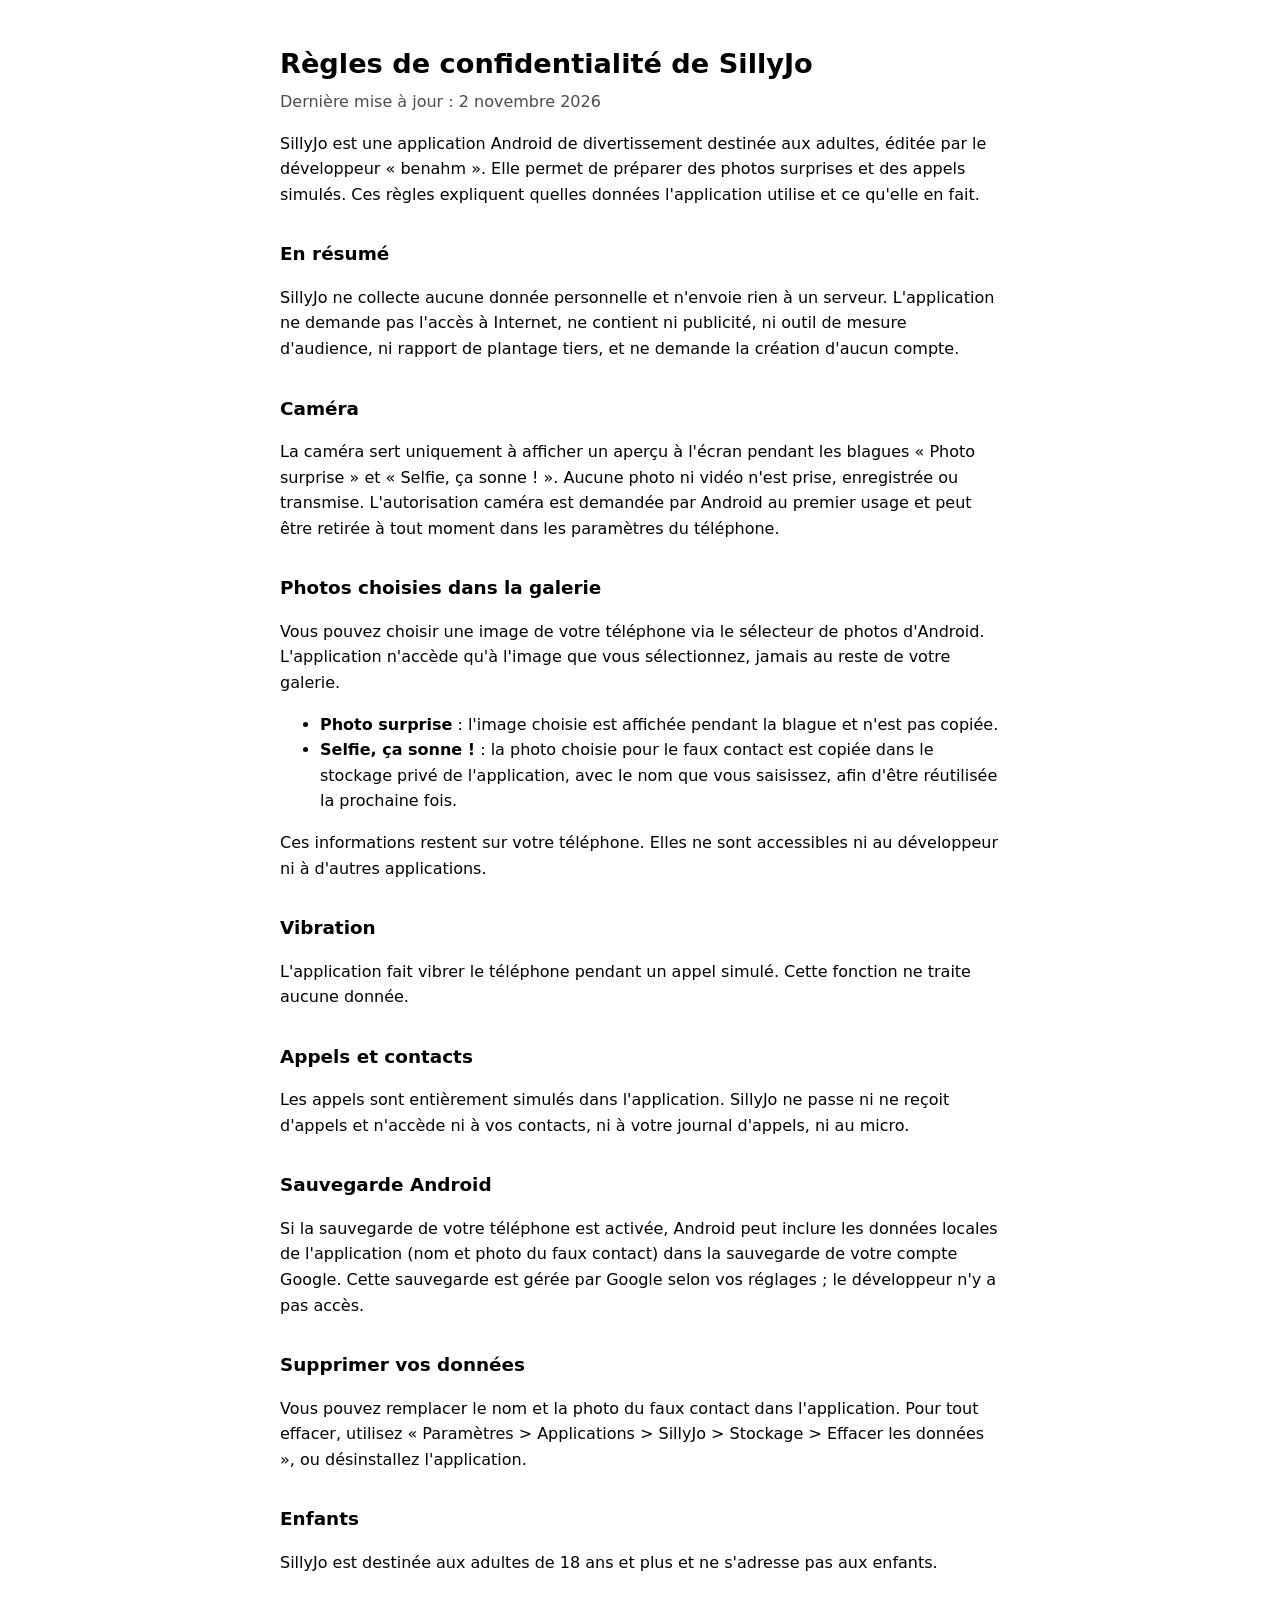
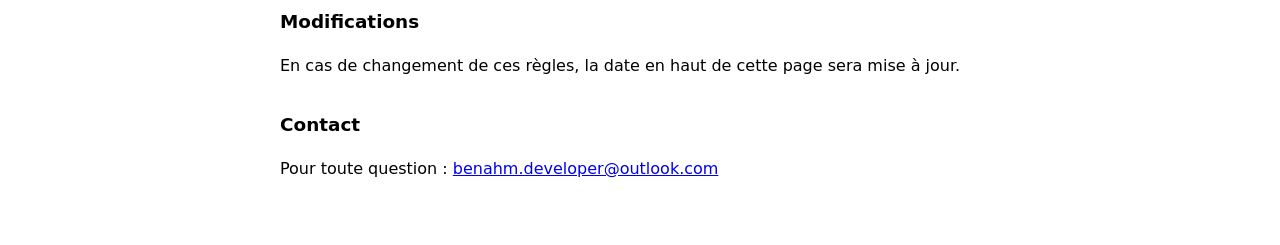
==== sillyjo/privacy/index.html @ c02cd51d "Publish app policies with SillyJo privacy page" ====
<!doctype html>
<html lang="fr">
<head>
<meta charset="utf-8">
<meta name="viewport" content="width=device-width, initial-scale=1">
<title>SillyJo – Règles de confidentialité</title>
<style>
  :root { color-scheme: light dark; }
  body { font-family: system-ui, -apple-system, "Segoe UI", Roboto, sans-serif; line-height: 1.6;
         max-width: 720px; margin: 0 auto; padding: 24px 16px 48px; }
  h1 { font-size: 1.7rem; margin-bottom: .2rem; }
  h2 { font-size: 1.15rem; margin-top: 2rem; }
  .date { opacity: .7; margin-top: 0; }
</style>
</head>
<body>
<h1>Règles de confidentialité de SillyJo</h1>
<p class="date">Dernière mise à jour : 2 novembre 2026</p>

<p>SillyJo est une application Android de divertissement destinée aux adultes, éditée par le développeur
« benahm ». Elle permet de préparer des photos surprises et des appels simulés. Ces règles expliquent
quelles données l'application utilise et ce qu'elle en fait.</p>

<h2>En résumé</h2>
<p>SillyJo ne collecte aucune donnée personnelle et n'envoie rien à un serveur. L'application ne demande
pas l'accès à Internet, ne contient ni publicité, ni outil de mesure d'audience, ni rapport de plantage
tiers, et ne demande la création d'aucun compte.</p>

<h2>Caméra</h2>
<p>La caméra sert uniquement à afficher un aperçu à l'écran pendant les blagues « Photo surprise » et
« Selfie, ça sonne ! ». Aucune photo ni vidéo n'est prise, enregistrée ou transmise. L'autorisation
caméra est demandée par Android au premier usage et peut être retirée à tout moment dans les paramètres
du téléphone.</p>

<h2>Photos choisies dans la galerie</h2>
<p>Vous pouvez choisir une image de votre téléphone via le sélecteur de photos d'Android. L'application
n'accède qu'à l'image que vous sélectionnez, jamais au reste de votre galerie.</p>
<ul>
  <li><strong>Photo surprise</strong> : l'image choisie est affichée pendant la blague et n'est pas copiée.</li>
  <li><strong>Selfie, ça sonne !</strong> : la photo choisie pour le faux contact est copiée dans le stockage
    privé de l'application, avec le nom que vous saisissez, afin d'être réutilisée la prochaine fois.</li>
</ul>
<p>Ces informations restent sur votre téléphone. Elles ne sont accessibles ni au développeur ni à d'autres
applications.</p>

<h2>Vibration</h2>
<p>L'application fait vibrer le téléphone pendant un appel simulé. Cette fonction ne traite aucune donnée.</p>

<h2>Appels et contacts</h2>
<p>Les appels sont entièrement simulés dans l'application. SillyJo ne passe ni ne reçoit d'appels et
n'accède ni à vos contacts, ni à votre journal d'appels, ni au micro.</p>

<h2>Sauvegarde Android</h2>
<p>Si la sauvegarde de votre téléphone est activée, Android peut inclure les données locales de
l'application (nom et photo du faux contact) dans la sauvegarde de votre compte Google. Cette sauvegarde
est gérée par Google selon vos réglages ; le développeur n'y a pas accès.</p>

<h2>Supprimer vos données</h2>
<p>Vous pouvez remplacer le nom et la photo du faux contact dans l'application. Pour tout effacer,
utilisez « Paramètres &gt; Applications &gt; SillyJo &gt; Stockage &gt; Effacer les données », ou
désinstallez l'application.</p>

<h2>Enfants</h2>
<p>SillyJo est destinée aux adultes de 18 ans et plus et ne s'adresse pas aux enfants.</p>

<h2>Modifications</h2>
<p>En cas de changement de ces règles, la date en haut de cette page sera mise à jour.</p>

<h2>Contact</h2>
<p>Pour toute question : <a href="mailto:benahm.developer@outlook.com">benahm.developer@outlook.com</a></p>
</body>
</html>
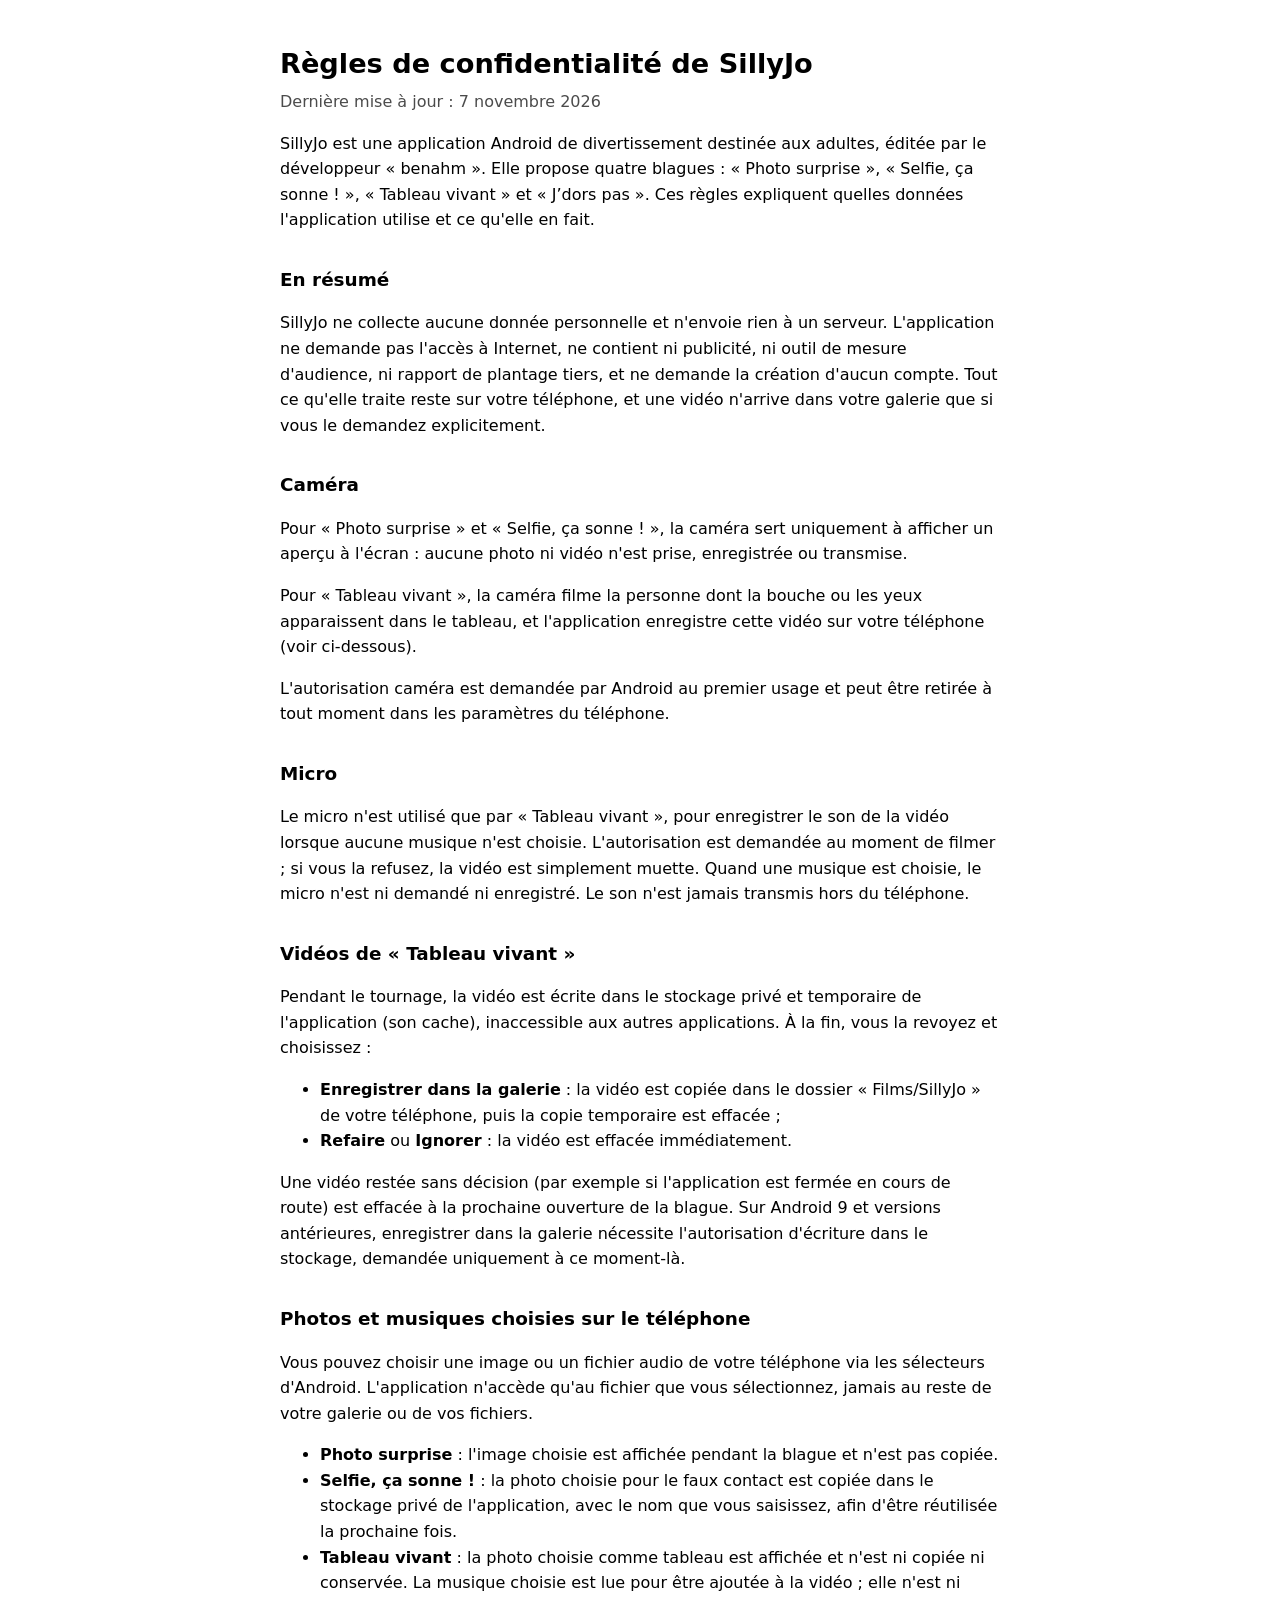
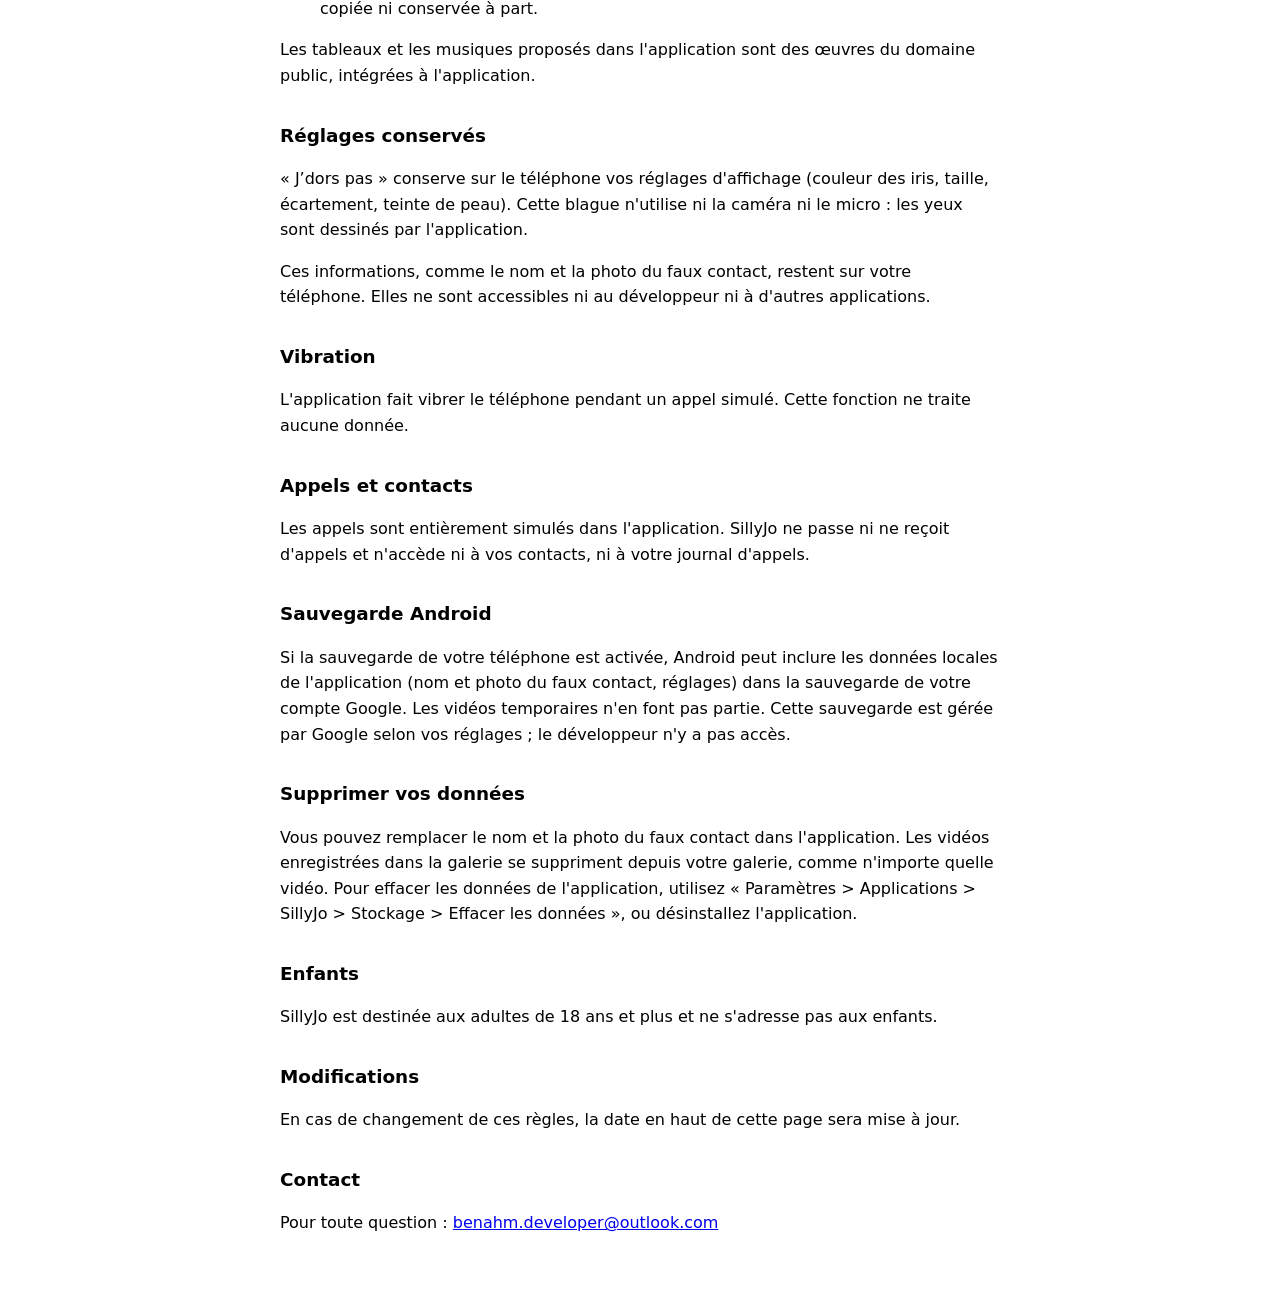
==== commit d9acfa50: "SillyJo : règles de confidentialité mises à jour (Tableau vivant, J'dors pas) Co-Authored-By: Claude" ====
--- a/sillyjo/privacy/index.html
+++ b/sillyjo/privacy/index.html
@@ -15,50 +15,84 @@
 </head>
 <body>
 <h1>Règles de confidentialité de SillyJo</h1>
-<p class="date">Dernière mise à jour : 2 novembre 2026</p>
+<p class="date">Dernière mise à jour : 7 novembre 2026</p>
 
 <p>SillyJo est une application Android de divertissement destinée aux adultes, éditée par le développeur
-« benahm ». Elle permet de préparer des photos surprises et des appels simulés. Ces règles expliquent
-quelles données l'application utilise et ce qu'elle en fait.</p>
+« benahm ». Elle propose quatre blagues : « Photo surprise », « Selfie, ça sonne ! », « Tableau vivant »
+et « J’dors pas ». Ces règles expliquent quelles données l'application utilise et ce qu'elle en fait.</p>
 
 <h2>En résumé</h2>
 <p>SillyJo ne collecte aucune donnée personnelle et n'envoie rien à un serveur. L'application ne demande
 pas l'accès à Internet, ne contient ni publicité, ni outil de mesure d'audience, ni rapport de plantage
-tiers, et ne demande la création d'aucun compte.</p>
+tiers, et ne demande la création d'aucun compte. Tout ce qu'elle traite reste sur votre téléphone, et une
+vidéo n'arrive dans votre galerie que si vous le demandez explicitement.</p>
 
 <h2>Caméra</h2>
-<p>La caméra sert uniquement à afficher un aperçu à l'écran pendant les blagues « Photo surprise » et
-« Selfie, ça sonne ! ». Aucune photo ni vidéo n'est prise, enregistrée ou transmise. L'autorisation
-caméra est demandée par Android au premier usage et peut être retirée à tout moment dans les paramètres
-du téléphone.</p>
+<p>Pour « Photo surprise » et « Selfie, ça sonne ! », la caméra sert uniquement à afficher un aperçu à
+l'écran : aucune photo ni vidéo n'est prise, enregistrée ou transmise.</p>
+<p>Pour « Tableau vivant », la caméra filme la personne dont la bouche ou les yeux apparaissent dans le
+tableau, et l'application enregistre cette vidéo sur votre téléphone (voir ci-dessous).</p>
+<p>L'autorisation caméra est demandée par Android au premier usage et peut être retirée à tout moment dans
+les paramètres du téléphone.</p>
 
-<h2>Photos choisies dans la galerie</h2>
-<p>Vous pouvez choisir une image de votre téléphone via le sélecteur de photos d'Android. L'application
-n'accède qu'à l'image que vous sélectionnez, jamais au reste de votre galerie.</p>
+<h2>Micro</h2>
+<p>Le micro n'est utilisé que par « Tableau vivant », pour enregistrer le son de la vidéo lorsque aucune
+musique n'est choisie. L'autorisation est demandée au moment de filmer ; si vous la refusez, la vidéo est
+simplement muette. Quand une musique est choisie, le micro n'est ni demandé ni enregistré. Le son n'est
+jamais transmis hors du téléphone.</p>
+
+<h2>Vidéos de « Tableau vivant »</h2>
+<p>Pendant le tournage, la vidéo est écrite dans le stockage privé et temporaire de l'application
+(son cache), inaccessible aux autres applications. À la fin, vous la revoyez et choisissez :</p>
+<ul>
+  <li><strong>Enregistrer dans la galerie</strong> : la vidéo est copiée dans le dossier
+    « Films/SillyJo » de votre téléphone, puis la copie temporaire est effacée ;</li>
+  <li><strong>Refaire</strong> ou <strong>Ignorer</strong> : la vidéo est effacée immédiatement.</li>
+</ul>
+<p>Une vidéo restée sans décision (par exemple si l'application est fermée en cours de route) est effacée
+à la prochaine ouverture de la blague. Sur Android 9 et versions antérieures, enregistrer dans la galerie
+nécessite l'autorisation d'écriture dans le stockage, demandée uniquement à ce moment-là.</p>
+
+<h2>Photos et musiques choisies sur le téléphone</h2>
+<p>Vous pouvez choisir une image ou un fichier audio de votre téléphone via les sélecteurs d'Android.
+L'application n'accède qu'au fichier que vous sélectionnez, jamais au reste de votre galerie ou de vos
+fichiers.</p>
 <ul>
   <li><strong>Photo surprise</strong> : l'image choisie est affichée pendant la blague et n'est pas copiée.</li>
   <li><strong>Selfie, ça sonne !</strong> : la photo choisie pour le faux contact est copiée dans le stockage
     privé de l'application, avec le nom que vous saisissez, afin d'être réutilisée la prochaine fois.</li>
+  <li><strong>Tableau vivant</strong> : la photo choisie comme tableau est affichée et n'est ni copiée ni
+    conservée. La musique choisie est lue pour être ajoutée à la vidéo ; elle n'est ni copiée ni conservée
+    à part.</li>
 </ul>
-<p>Ces informations restent sur votre téléphone. Elles ne sont accessibles ni au développeur ni à d'autres
-applications.</p>
+<p>Les tableaux et les musiques proposés dans l'application sont des œuvres du domaine public, intégrées
+à l'application.</p>
+
+<h2>Réglages conservés</h2>
+<p>« J’dors pas » conserve sur le téléphone vos réglages d'affichage (couleur des iris, taille,
+écartement, teinte de peau). Cette blague n'utilise ni la caméra ni le micro : les yeux sont dessinés par
+l'application.</p>
+<p>Ces informations, comme le nom et la photo du faux contact, restent sur votre téléphone. Elles ne sont
+accessibles ni au développeur ni à d'autres applications.</p>
 
 <h2>Vibration</h2>
 <p>L'application fait vibrer le téléphone pendant un appel simulé. Cette fonction ne traite aucune donnée.</p>
 
 <h2>Appels et contacts</h2>
 <p>Les appels sont entièrement simulés dans l'application. SillyJo ne passe ni ne reçoit d'appels et
-n'accède ni à vos contacts, ni à votre journal d'appels, ni au micro.</p>
+n'accède ni à vos contacts, ni à votre journal d'appels.</p>
 
 <h2>Sauvegarde Android</h2>
 <p>Si la sauvegarde de votre téléphone est activée, Android peut inclure les données locales de
-l'application (nom et photo du faux contact) dans la sauvegarde de votre compte Google. Cette sauvegarde
-est gérée par Google selon vos réglages ; le développeur n'y a pas accès.</p>
+l'application (nom et photo du faux contact, réglages) dans la sauvegarde de votre compte Google. Les
+vidéos temporaires n'en font pas partie. Cette sauvegarde est gérée par Google selon vos réglages ; le
+développeur n'y a pas accès.</p>
 
 <h2>Supprimer vos données</h2>
-<p>Vous pouvez remplacer le nom et la photo du faux contact dans l'application. Pour tout effacer,
-utilisez « Paramètres &gt; Applications &gt; SillyJo &gt; Stockage &gt; Effacer les données », ou
-désinstallez l'application.</p>
+<p>Vous pouvez remplacer le nom et la photo du faux contact dans l'application. Les vidéos enregistrées
+dans la galerie se suppriment depuis votre galerie, comme n'importe quelle vidéo. Pour effacer les données
+de l'application, utilisez « Paramètres &gt; Applications &gt; SillyJo &gt; Stockage &gt; Effacer les
+données », ou désinstallez l'application.</p>
 
 <h2>Enfants</h2>
 <p>SillyJo est destinée aux adultes de 18 ans et plus et ne s'adresse pas aux enfants.</p>
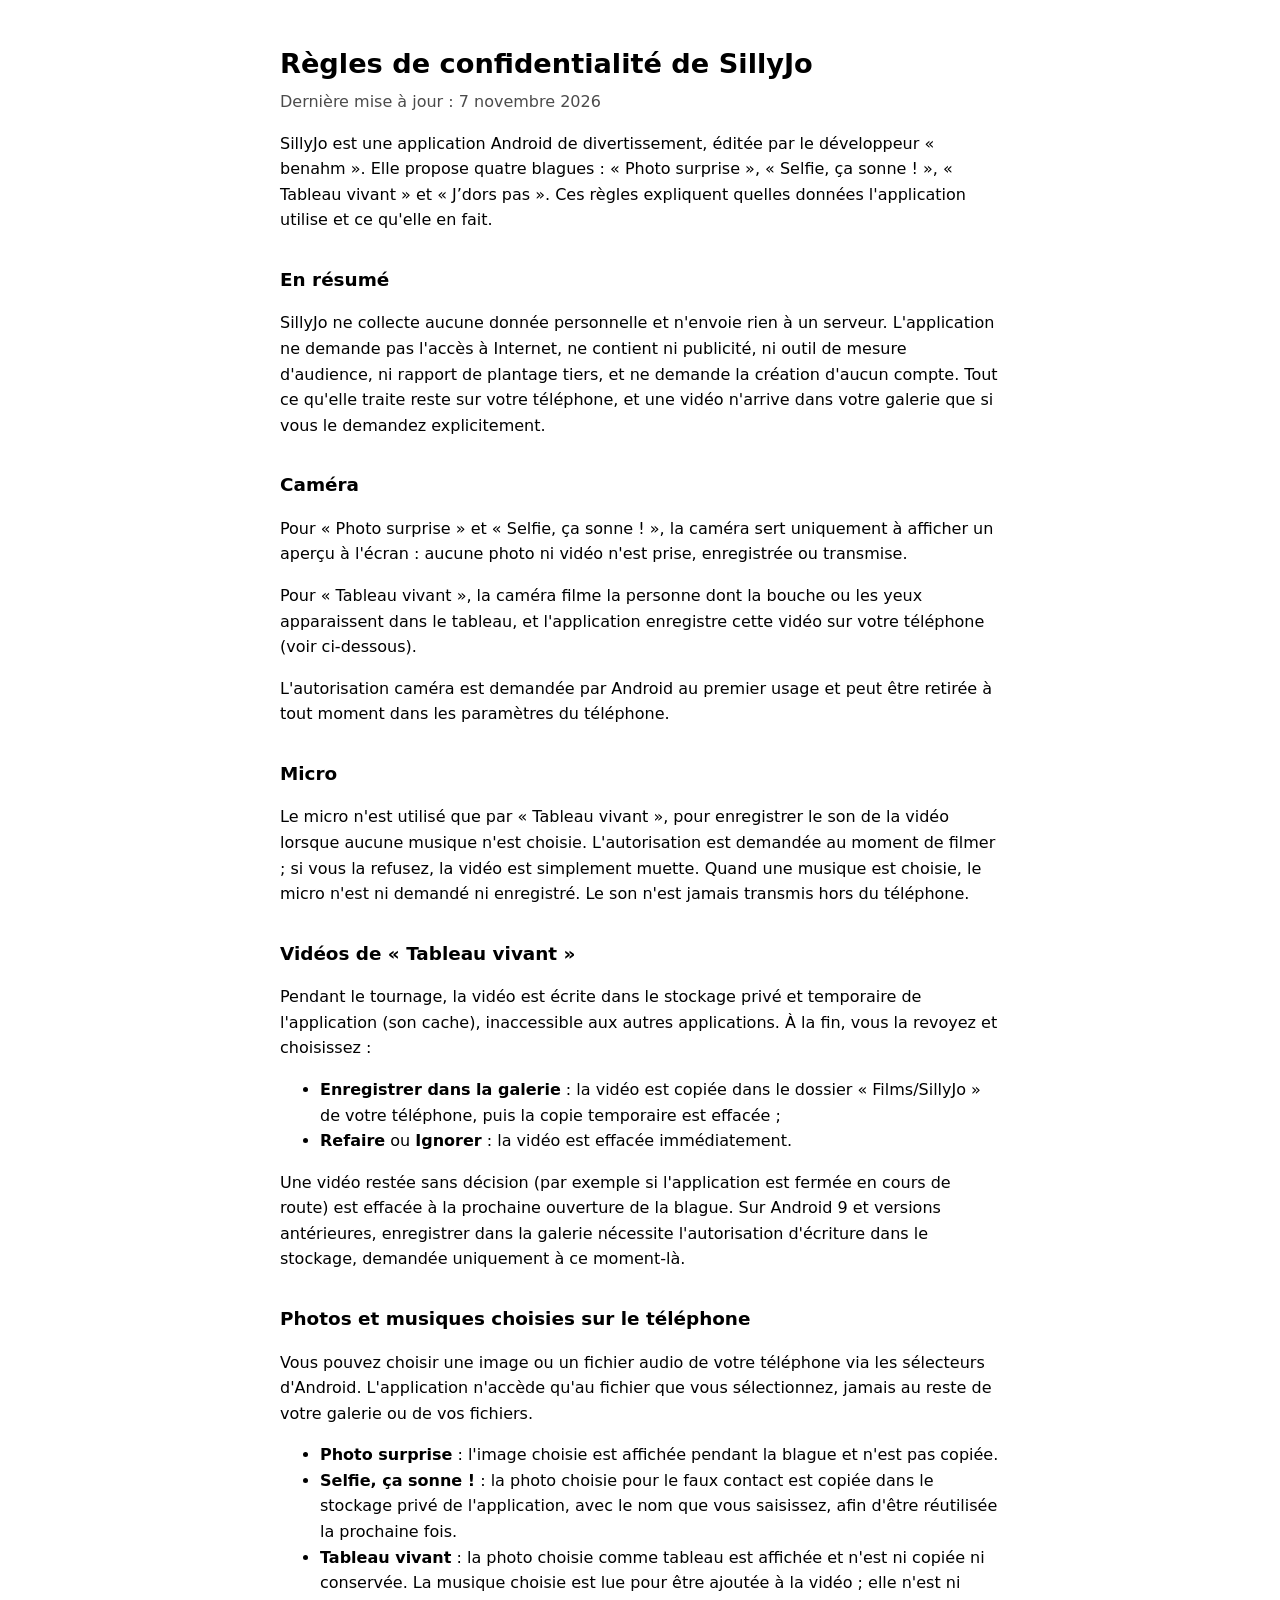
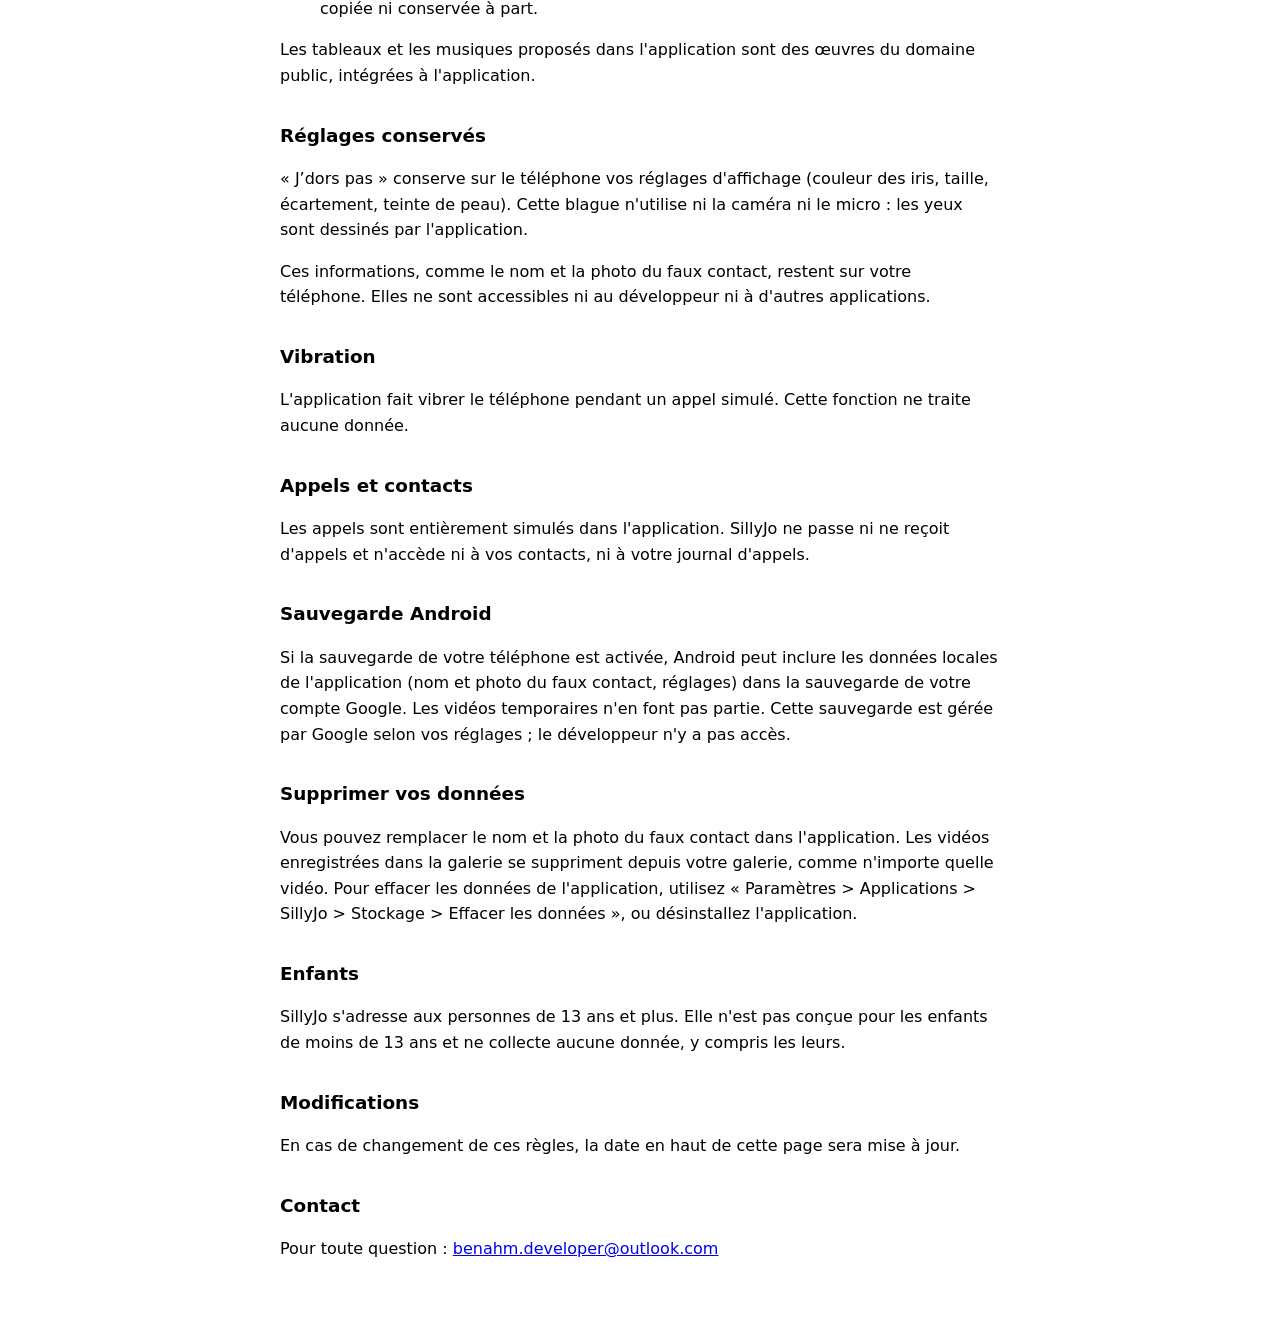
==== commit 09ecff7a: "SillyJo : public 13 ans et plus Co-Authored-By: Claude Opus 5.5 <noreply@anthropic.com> Claude-Sessi" ====
--- a/sillyjo/privacy/index.html
+++ b/sillyjo/privacy/index.html
@@ -17,7 +17,7 @@
 <h1>Règles de confidentialité de SillyJo</h1>
 <p class="date">Dernière mise à jour : 7 novembre 2026</p>
 
-<p>SillyJo est une application Android de divertissement destinée aux adultes, éditée par le développeur
+<p>SillyJo est une application Android de divertissement, éditée par le développeur
 « benahm ». Elle propose quatre blagues : « Photo surprise », « Selfie, ça sonne ! », « Tableau vivant »
 et « J’dors pas ». Ces règles expliquent quelles données l'application utilise et ce qu'elle en fait.</p>
 
@@ -95,7 +95,7 @@
 données », ou désinstallez l'application.</p>
 
 <h2>Enfants</h2>
-<p>SillyJo est destinée aux adultes de 18 ans et plus et ne s'adresse pas aux enfants.</p>
+<p>SillyJo s'adresse aux personnes de 13 ans et plus. Elle n'est pas conçue pour les enfants de moins de 13 ans et ne collecte aucune donnée, y compris les leurs.</p>
 
 <h2>Modifications</h2>
 <p>En cas de changement de ces règles, la date en haut de cette page sera mise à jour.</p>
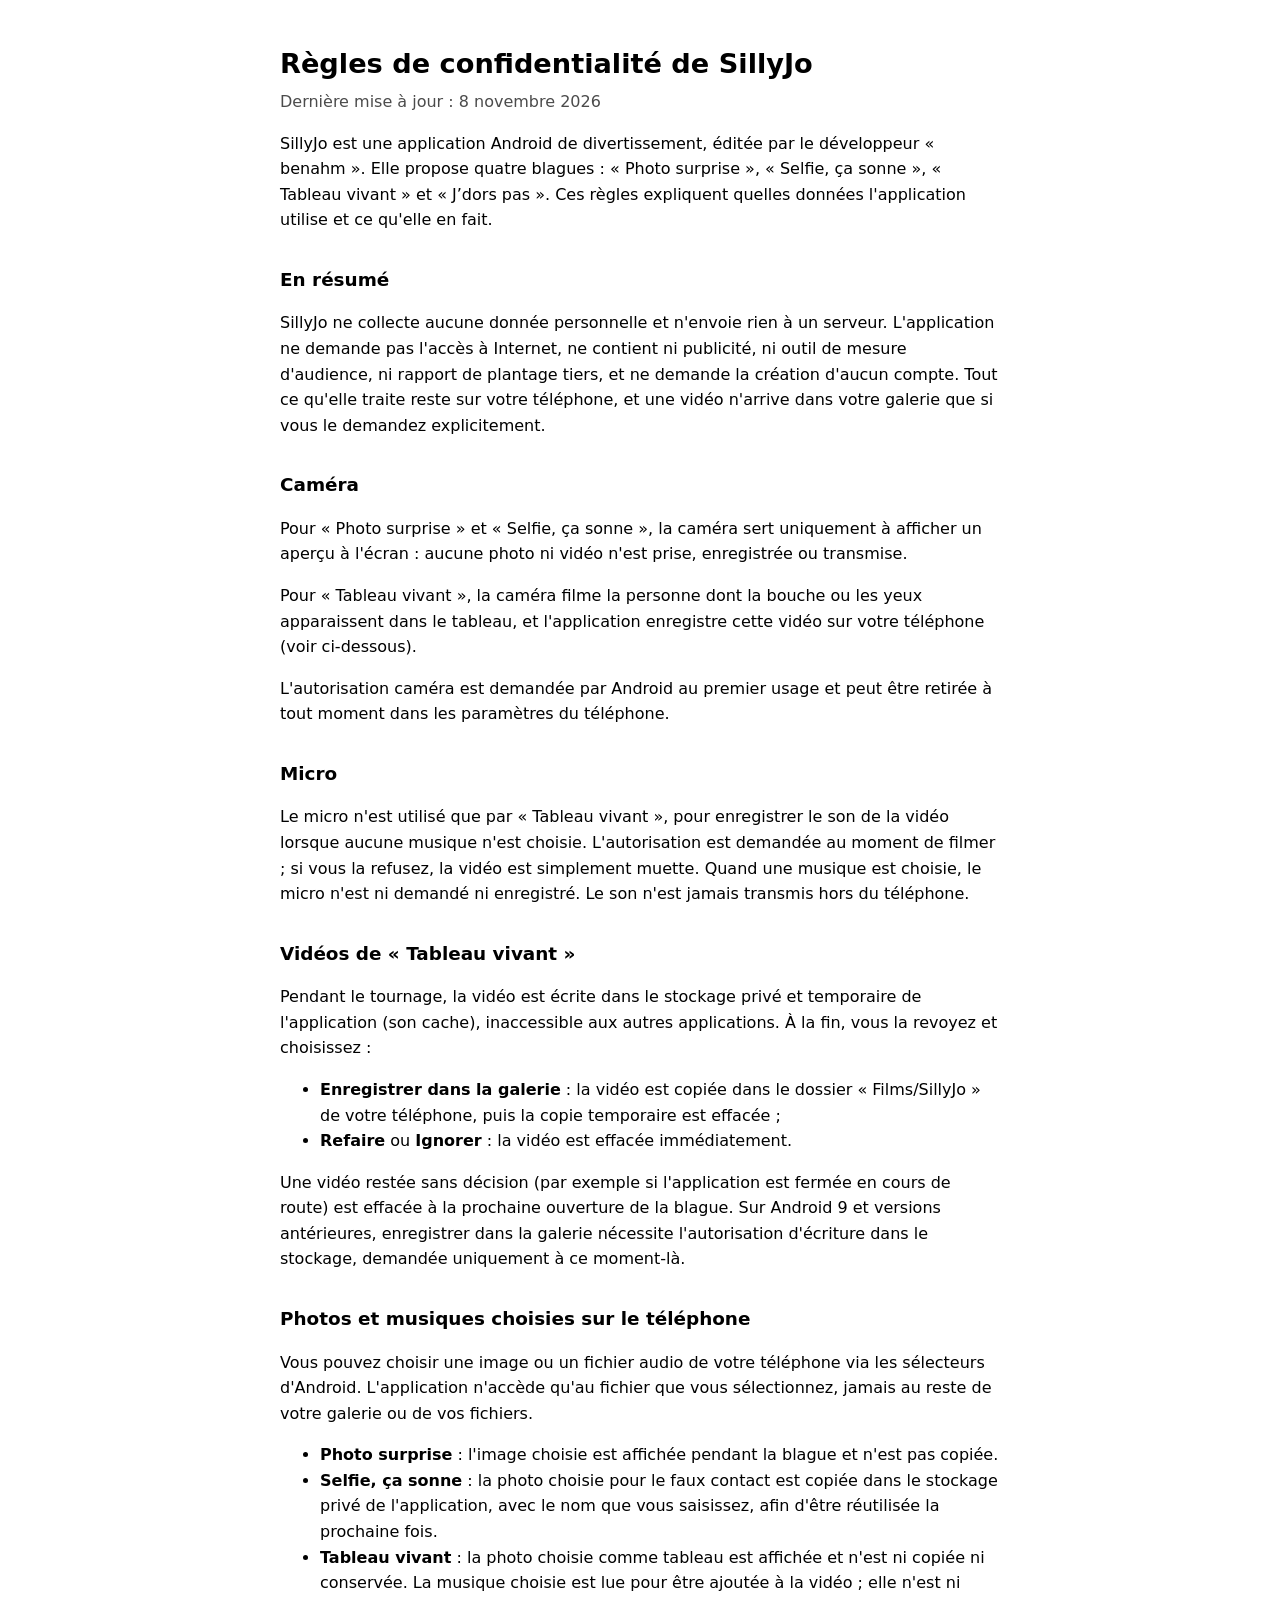
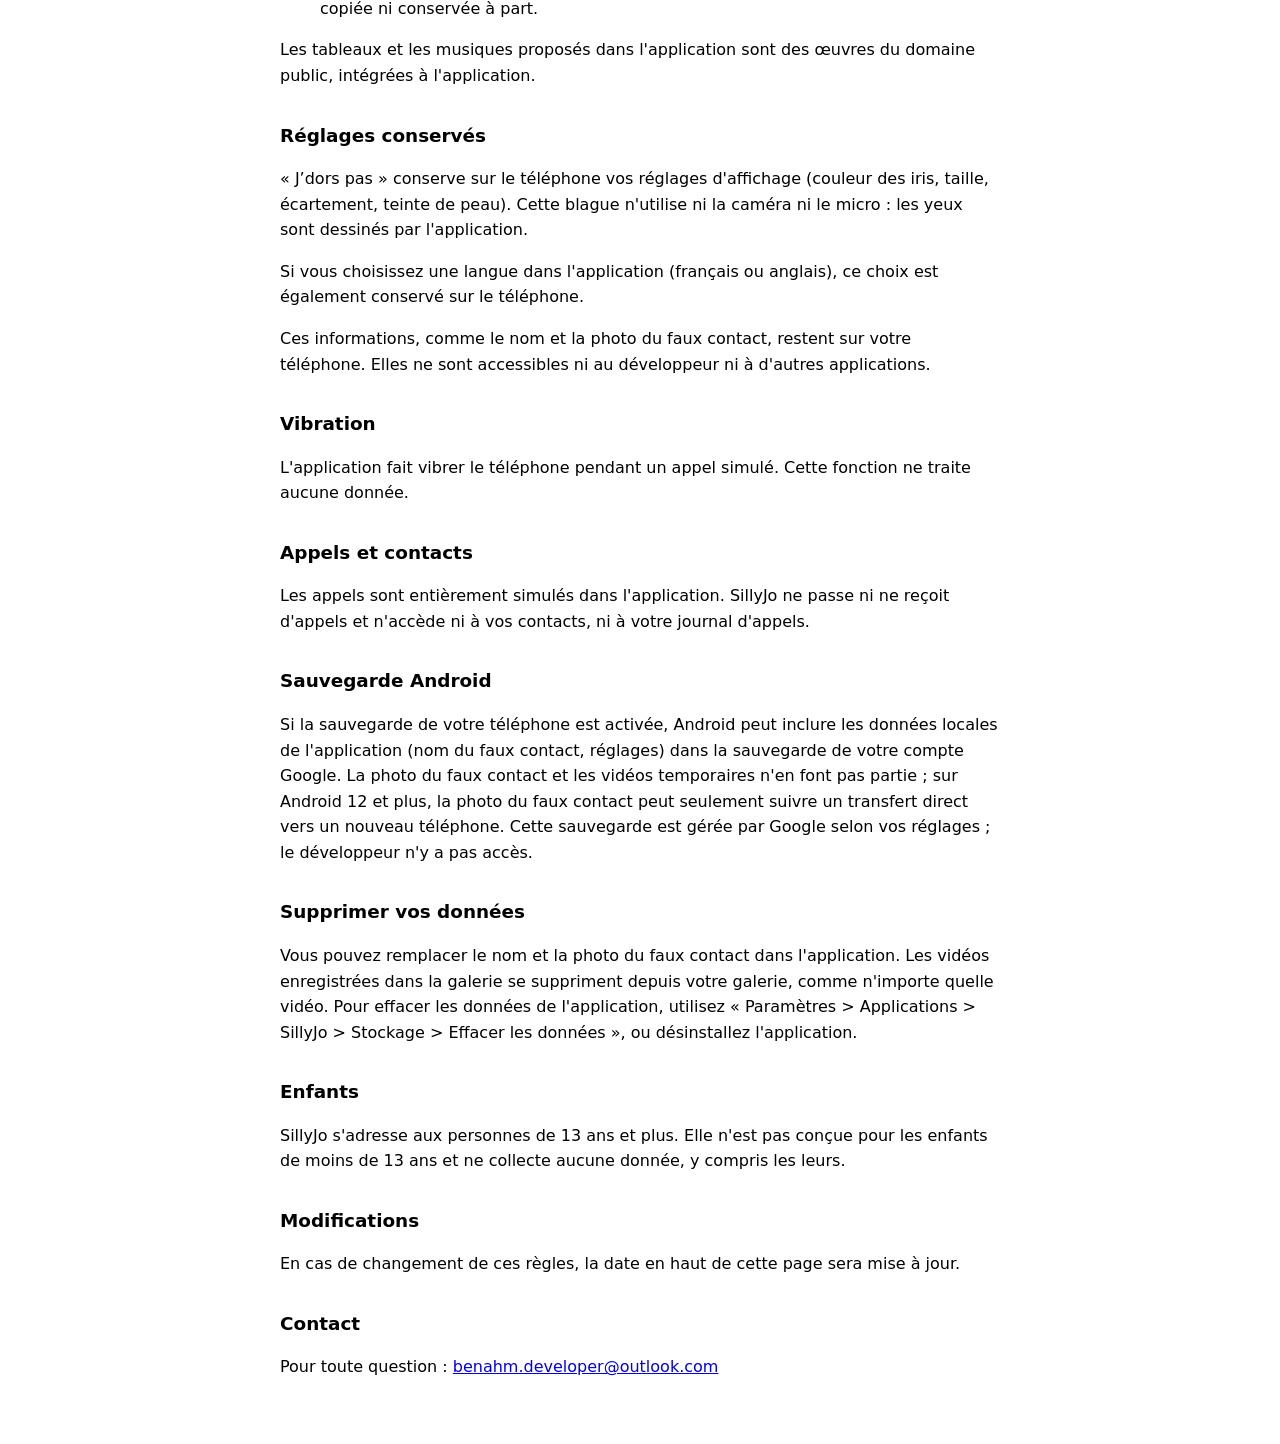
==== commit bc1c665c: "SillyJo : règles de confidentialité (langue, sauvegarde de la photo du contact) - Le choix de langue" ====
--- a/sillyjo/privacy/index.html
+++ b/sillyjo/privacy/index.html
@@ -15,10 +15,10 @@
 </head>
 <body>
 <h1>Règles de confidentialité de SillyJo</h1>
-<p class="date">Dernière mise à jour : 7 novembre 2026</p>
+<p class="date">Dernière mise à jour : 8 novembre 2026</p>
 
 <p>SillyJo est une application Android de divertissement, éditée par le développeur
-« benahm ». Elle propose quatre blagues : « Photo surprise », « Selfie, ça sonne ! », « Tableau vivant »
+« benahm ». Elle propose quatre blagues : « Photo surprise », « Selfie, ça sonne », « Tableau vivant »
 et « J’dors pas ». Ces règles expliquent quelles données l'application utilise et ce qu'elle en fait.</p>
 
 <h2>En résumé</h2>
@@ -28,7 +28,7 @@
 vidéo n'arrive dans votre galerie que si vous le demandez explicitement.</p>
 
 <h2>Caméra</h2>
-<p>Pour « Photo surprise » et « Selfie, ça sonne ! », la caméra sert uniquement à afficher un aperçu à
+<p>Pour « Photo surprise » et « Selfie, ça sonne », la caméra sert uniquement à afficher un aperçu à
 l'écran : aucune photo ni vidéo n'est prise, enregistrée ou transmise.</p>
 <p>Pour « Tableau vivant », la caméra filme la personne dont la bouche ou les yeux apparaissent dans le
 tableau, et l'application enregistre cette vidéo sur votre téléphone (voir ci-dessous).</p>
@@ -59,7 +59,7 @@
 fichiers.</p>
 <ul>
   <li><strong>Photo surprise</strong> : l'image choisie est affichée pendant la blague et n'est pas copiée.</li>
-  <li><strong>Selfie, ça sonne !</strong> : la photo choisie pour le faux contact est copiée dans le stockage
+  <li><strong>Selfie, ça sonne</strong> : la photo choisie pour le faux contact est copiée dans le stockage
     privé de l'application, avec le nom que vous saisissez, afin d'être réutilisée la prochaine fois.</li>
   <li><strong>Tableau vivant</strong> : la photo choisie comme tableau est affichée et n'est ni copiée ni
     conservée. La musique choisie est lue pour être ajoutée à la vidéo ; elle n'est ni copiée ni conservée
@@ -72,6 +72,8 @@
 <p>« J’dors pas » conserve sur le téléphone vos réglages d'affichage (couleur des iris, taille,
 écartement, teinte de peau). Cette blague n'utilise ni la caméra ni le micro : les yeux sont dessinés par
 l'application.</p>
+<p>Si vous choisissez une langue dans l'application (français ou anglais), ce choix est également
+conservé sur le téléphone.</p>
 <p>Ces informations, comme le nom et la photo du faux contact, restent sur votre téléphone. Elles ne sont
 accessibles ni au développeur ni à d'autres applications.</p>
 
@@ -84,8 +86,10 @@
 
 <h2>Sauvegarde Android</h2>
 <p>Si la sauvegarde de votre téléphone est activée, Android peut inclure les données locales de
-l'application (nom et photo du faux contact, réglages) dans la sauvegarde de votre compte Google. Les
-vidéos temporaires n'en font pas partie. Cette sauvegarde est gérée par Google selon vos réglages ; le
+l'application (nom du faux contact, réglages) dans la sauvegarde de votre compte Google. La photo du
+faux contact et les vidéos temporaires n'en font pas partie ; sur Android 12 et plus, la photo du faux
+contact peut seulement suivre un transfert direct vers un nouveau téléphone. Cette sauvegarde est gérée
+par Google selon vos réglages ; le
 développeur n'y a pas accès.</p>
 
 <h2>Supprimer vos données</h2>
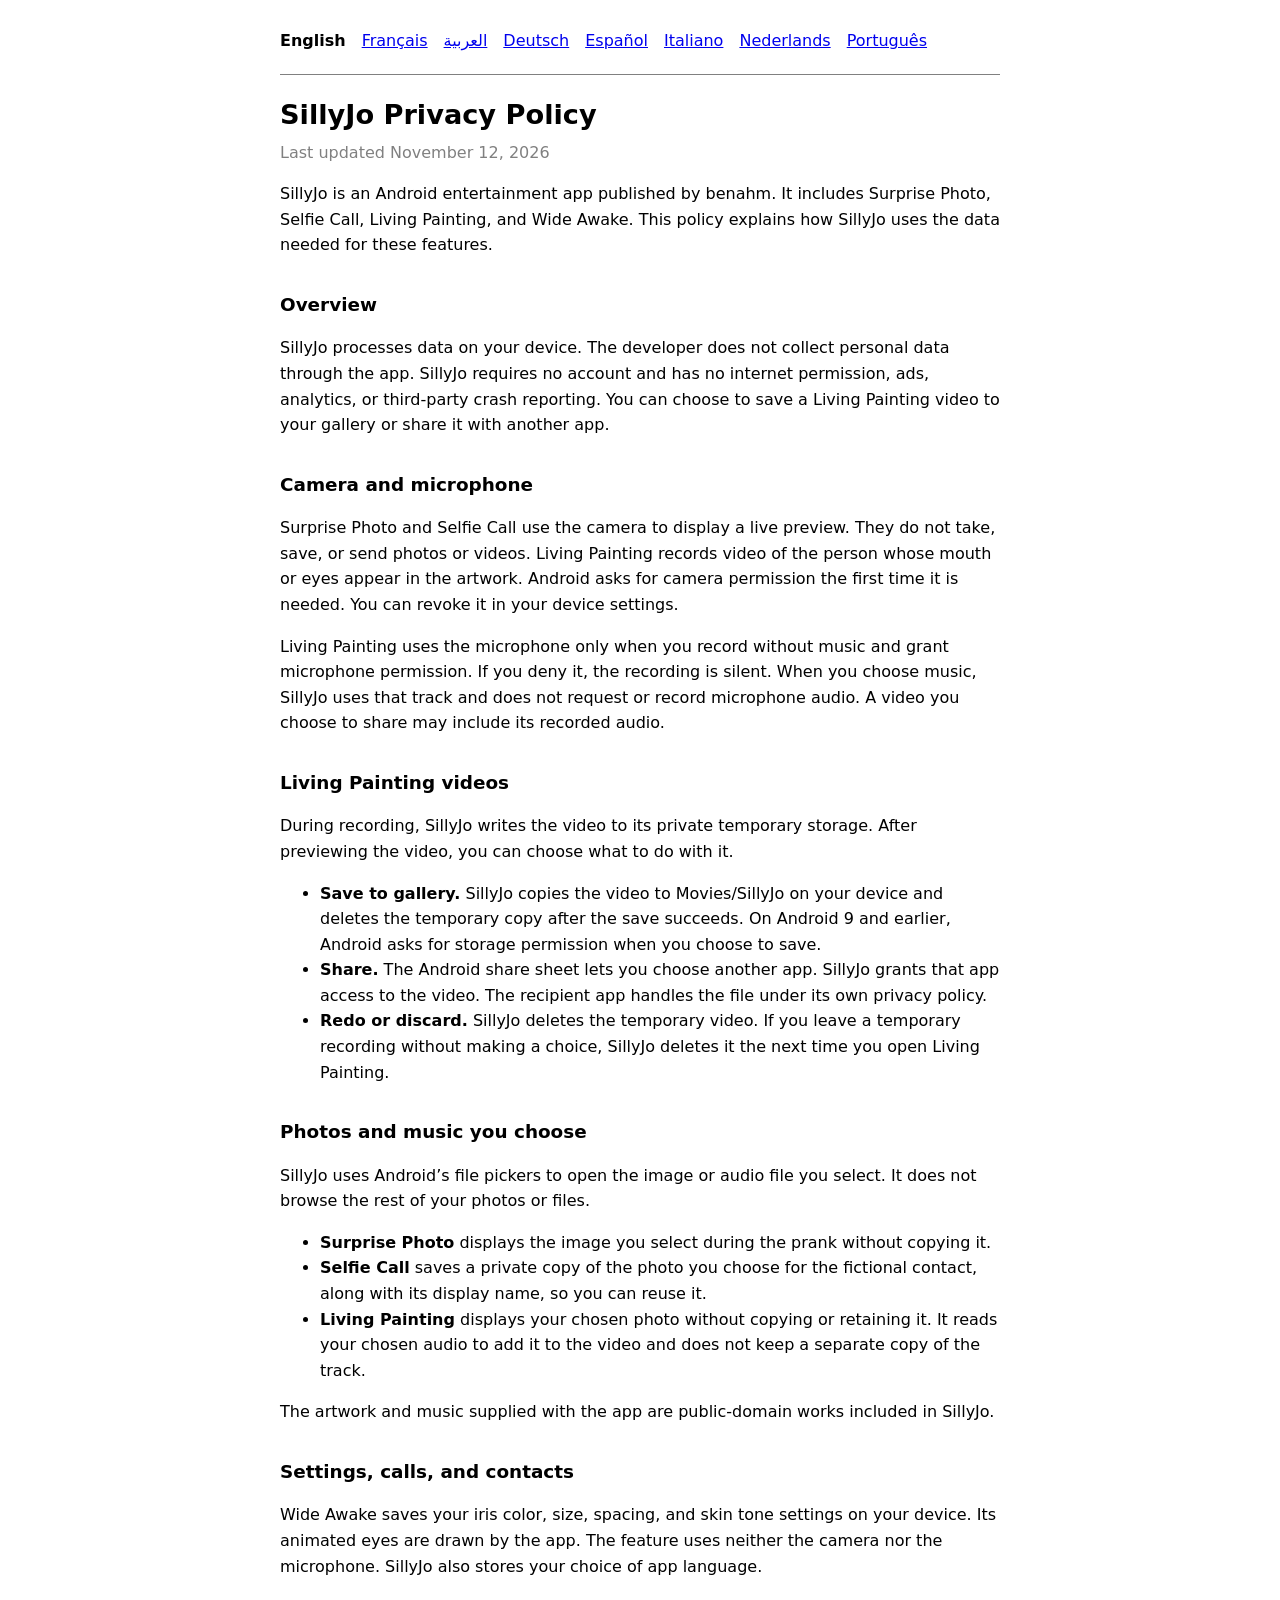
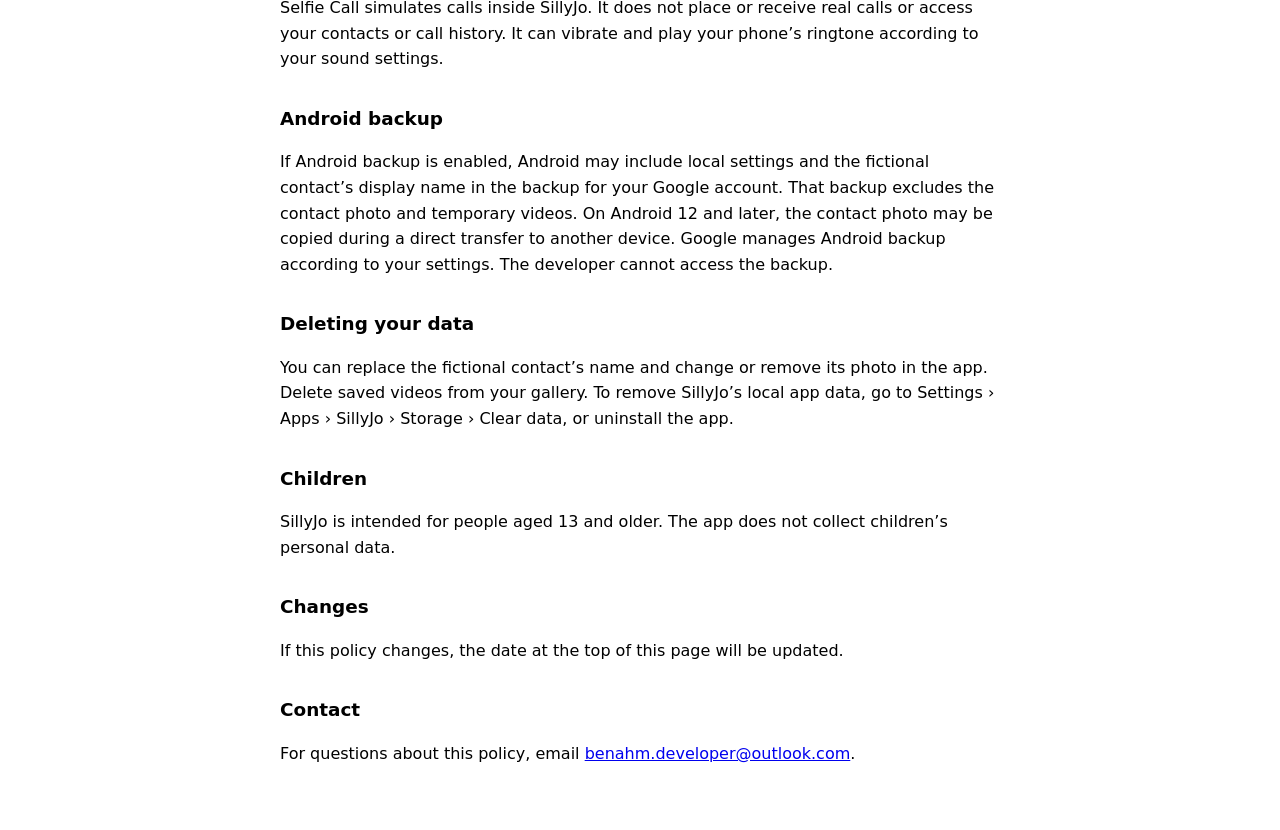
==== commit db7f991e: "Traduit la politique de confidentialité de SillyJo" ====
--- a/sillyjo/privacy/index.html
+++ b/sillyjo/privacy/index.html
@@ -1,110 +1,94 @@
 <!doctype html>
-<html lang="fr">
+<html lang="en" dir="ltr">
 <head>
 <meta charset="utf-8">
 <meta name="viewport" content="width=device-width, initial-scale=1">
-<title>SillyJo – Règles de confidentialité</title>
-<style>
-  :root { color-scheme: light dark; }
-  body { font-family: system-ui, -apple-system, "Segoe UI", Roboto, sans-serif; line-height: 1.6;
-         max-width: 720px; margin: 0 auto; padding: 24px 16px 48px; }
-  h1 { font-size: 1.7rem; margin-bottom: .2rem; }
-  h2 { font-size: 1.15rem; margin-top: 2rem; }
-  .date { opacity: .7; margin-top: 0; }
-</style>
+<title>SillyJo Privacy Policy</title>
+<link rel="stylesheet" href="./privacy.css">
+<link rel="alternate" hreflang="x-default" href="./">
+<link rel="alternate" hreflang="en" href="./">
+<link rel="alternate" hreflang="fr" href="./fr/">
+<link rel="alternate" hreflang="ar" href="./ar/">
+<link rel="alternate" hreflang="de" href="./de/">
+<link rel="alternate" hreflang="es" href="./es/">
+<link rel="alternate" hreflang="it" href="./it/">
+<link rel="alternate" hreflang="nl" href="./nl/">
+<link rel="alternate" hreflang="pt" href="./pt/">
 </head>
 <body>
-<h1>Règles de confidentialité de SillyJo</h1>
-<p class="date">Dernière mise à jour : 8 novembre 2026</p>
+<nav aria-label="Policy language">
+  <a lang="en" hreflang="en" dir="ltr" href="./" aria-current="page">English</a>
+  <a lang="fr" hreflang="fr" dir="ltr" href="./fr/">Français</a>
+  <a lang="ar" hreflang="ar" dir="rtl" href="./ar/">العربية</a>
+  <a lang="de" hreflang="de" dir="ltr" href="./de/">Deutsch</a>
+  <a lang="es" hreflang="es" dir="ltr" href="./es/">Español</a>
+  <a lang="it" hreflang="it" dir="ltr" href="./it/">Italiano</a>
+  <a lang="nl" hreflang="nl" dir="ltr" href="./nl/">Nederlands</a>
+  <a lang="pt" hreflang="pt" dir="ltr" href="./pt/">Português</a>
+</nav>
+<main>
+<h1>SillyJo Privacy Policy</h1>
+<p class="date"><time datetime="2026-11-12">Last updated November 12, 2026</time></p>
 
-<p>SillyJo est une application Android de divertissement, éditée par le développeur
-« benahm ». Elle propose quatre blagues : « Photo surprise », « Selfie, ça sonne », « Tableau vivant »
-et « J’dors pas ». Ces règles expliquent quelles données l'application utilise et ce qu'elle en fait.</p>
+<p>SillyJo is an Android entertainment app published by benahm. It includes Surprise Photo, Selfie Call, Living Painting, and Wide Awake. This policy explains how SillyJo uses the data needed for these features.</p>
 
-<h2>En résumé</h2>
-<p>SillyJo ne collecte aucune donnée personnelle et n'envoie rien à un serveur. L'application ne demande
-pas l'accès à Internet, ne contient ni publicité, ni outil de mesure d'audience, ni rapport de plantage
-tiers, et ne demande la création d'aucun compte. Tout ce qu'elle traite reste sur votre téléphone, et une
-vidéo n'arrive dans votre galerie que si vous le demandez explicitement.</p>
+<h2>Overview</h2>
 
-<h2>Caméra</h2>
-<p>Pour « Photo surprise » et « Selfie, ça sonne », la caméra sert uniquement à afficher un aperçu à
-l'écran : aucune photo ni vidéo n'est prise, enregistrée ou transmise.</p>
-<p>Pour « Tableau vivant », la caméra filme la personne dont la bouche ou les yeux apparaissent dans le
-tableau, et l'application enregistre cette vidéo sur votre téléphone (voir ci-dessous).</p>
-<p>L'autorisation caméra est demandée par Android au premier usage et peut être retirée à tout moment dans
-les paramètres du téléphone.</p>
+<p>SillyJo processes data on your device. The developer does not collect personal data through the app. SillyJo requires no account and has no internet permission, ads, analytics, or third-party crash reporting. You can choose to save a Living Painting video to your gallery or share it with another app.</p>
 
-<h2>Micro</h2>
-<p>Le micro n'est utilisé que par « Tableau vivant », pour enregistrer le son de la vidéo lorsque aucune
-musique n'est choisie. L'autorisation est demandée au moment de filmer ; si vous la refusez, la vidéo est
-simplement muette. Quand une musique est choisie, le micro n'est ni demandé ni enregistré. Le son n'est
-jamais transmis hors du téléphone.</p>
+<h2>Camera and microphone</h2>
 
-<h2>Vidéos de « Tableau vivant »</h2>
-<p>Pendant le tournage, la vidéo est écrite dans le stockage privé et temporaire de l'application
-(son cache), inaccessible aux autres applications. À la fin, vous la revoyez et choisissez :</p>
+<p>Surprise Photo and Selfie Call use the camera to display a live preview. They do not take, save, or send photos or videos. Living Painting records video of the person whose mouth or eyes appear in the artwork. Android asks for camera permission the first time it is needed. You can revoke it in your device settings.</p>
+
+<p>Living Painting uses the microphone only when you record without music and grant microphone permission. If you deny it, the recording is silent. When you choose music, SillyJo uses that track and does not request or record microphone audio. A video you choose to share may include its recorded audio.</p>
+
+<h2>Living Painting videos</h2>
+
+<p>During recording, SillyJo writes the video to its private temporary storage. After previewing the video, you can choose what to do with it.</p>
+
 <ul>
-  <li><strong>Enregistrer dans la galerie</strong> : la vidéo est copiée dans le dossier
-    « Films/SillyJo » de votre téléphone, puis la copie temporaire est effacée ;</li>
-  <li><strong>Refaire</strong> ou <strong>Ignorer</strong> : la vidéo est effacée immédiatement.</li>
+  <li><strong>Save to gallery.</strong> SillyJo copies the video to Movies/SillyJo on your device and deletes the temporary copy after the save succeeds. On Android 9 and earlier, Android asks for storage permission when you choose to save.</li>
+  <li><strong>Share.</strong> The Android share sheet lets you choose another app. SillyJo grants that app access to the video. The recipient app handles the file under its own privacy policy.</li>
+  <li><strong>Redo or discard.</strong> SillyJo deletes the temporary video. If you leave a temporary recording without making a choice, SillyJo deletes it the next time you open Living Painting.</li>
 </ul>
-<p>Une vidéo restée sans décision (par exemple si l'application est fermée en cours de route) est effacée
-à la prochaine ouverture de la blague. Sur Android 9 et versions antérieures, enregistrer dans la galerie
-nécessite l'autorisation d'écriture dans le stockage, demandée uniquement à ce moment-là.</p>
 
-<h2>Photos et musiques choisies sur le téléphone</h2>
-<p>Vous pouvez choisir une image ou un fichier audio de votre téléphone via les sélecteurs d'Android.
-L'application n'accède qu'au fichier que vous sélectionnez, jamais au reste de votre galerie ou de vos
-fichiers.</p>
+<h2>Photos and music you choose</h2>
+
+<p>SillyJo uses Android’s file pickers to open the image or audio file you select. It does not browse the rest of your photos or files.</p>
+
 <ul>
-  <li><strong>Photo surprise</strong> : l'image choisie est affichée pendant la blague et n'est pas copiée.</li>
-  <li><strong>Selfie, ça sonne</strong> : la photo choisie pour le faux contact est copiée dans le stockage
-    privé de l'application, avec le nom que vous saisissez, afin d'être réutilisée la prochaine fois.</li>
-  <li><strong>Tableau vivant</strong> : la photo choisie comme tableau est affichée et n'est ni copiée ni
-    conservée. La musique choisie est lue pour être ajoutée à la vidéo ; elle n'est ni copiée ni conservée
-    à part.</li>
+  <li><strong>Surprise Photo</strong> displays the image you select during the prank without copying it.</li>
+  <li><strong>Selfie Call</strong> saves a private copy of the photo you choose for the fictional contact, along with its display name, so you can reuse it.</li>
+  <li><strong>Living Painting</strong> displays your chosen photo without copying or retaining it. It reads your chosen audio to add it to the video and does not keep a separate copy of the track.</li>
 </ul>
-<p>Les tableaux et les musiques proposés dans l'application sont des œuvres du domaine public, intégrées
-à l'application.</p>
 
-<h2>Réglages conservés</h2>
-<p>« J’dors pas » conserve sur le téléphone vos réglages d'affichage (couleur des iris, taille,
-écartement, teinte de peau). Cette blague n'utilise ni la caméra ni le micro : les yeux sont dessinés par
-l'application.</p>
-<p>Si vous choisissez une langue dans l'application (français ou anglais), ce choix est également
-conservé sur le téléphone.</p>
-<p>Ces informations, comme le nom et la photo du faux contact, restent sur votre téléphone. Elles ne sont
-accessibles ni au développeur ni à d'autres applications.</p>
+<p>The artwork and music supplied with the app are public-domain works included in SillyJo.</p>
 
-<h2>Vibration</h2>
-<p>L'application fait vibrer le téléphone pendant un appel simulé. Cette fonction ne traite aucune donnée.</p>
+<h2>Settings, calls, and contacts</h2>
 
-<h2>Appels et contacts</h2>
-<p>Les appels sont entièrement simulés dans l'application. SillyJo ne passe ni ne reçoit d'appels et
-n'accède ni à vos contacts, ni à votre journal d'appels.</p>
+<p>Wide Awake saves your iris color, size, spacing, and skin tone settings on your device. Its animated eyes are drawn by the app. The feature uses neither the camera nor the microphone. SillyJo also stores your choice of app language.</p>
 
-<h2>Sauvegarde Android</h2>
-<p>Si la sauvegarde de votre téléphone est activée, Android peut inclure les données locales de
-l'application (nom du faux contact, réglages) dans la sauvegarde de votre compte Google. La photo du
-faux contact et les vidéos temporaires n'en font pas partie ; sur Android 12 et plus, la photo du faux
-contact peut seulement suivre un transfert direct vers un nouveau téléphone. Cette sauvegarde est gérée
-par Google selon vos réglages ; le
-développeur n'y a pas accès.</p>
+<p>Selfie Call simulates calls inside SillyJo. It does not place or receive real calls or access your contacts or call history. It can vibrate and play your phone’s ringtone according to your sound settings.</p>
 
-<h2>Supprimer vos données</h2>
-<p>Vous pouvez remplacer le nom et la photo du faux contact dans l'application. Les vidéos enregistrées
-dans la galerie se suppriment depuis votre galerie, comme n'importe quelle vidéo. Pour effacer les données
-de l'application, utilisez « Paramètres &gt; Applications &gt; SillyJo &gt; Stockage &gt; Effacer les
-données », ou désinstallez l'application.</p>
+<h2>Android backup</h2>
 
-<h2>Enfants</h2>
-<p>SillyJo s'adresse aux personnes de 13 ans et plus. Elle n'est pas conçue pour les enfants de moins de 13 ans et ne collecte aucune donnée, y compris les leurs.</p>
+<p>If Android backup is enabled, Android may include local settings and the fictional contact’s display name in the backup for your Google account. That backup excludes the contact photo and temporary videos. On Android 12 and later, the contact photo may be copied during a direct transfer to another device. Google manages Android backup according to your settings. The developer cannot access the backup.</p>
 
-<h2>Modifications</h2>
-<p>En cas de changement de ces règles, la date en haut de cette page sera mise à jour.</p>
+<h2>Deleting your data</h2>
+
+<p>You can replace the fictional contact’s name and change or remove its photo in the app. Delete saved videos from your gallery. To remove SillyJo’s local app data, go to Settings › Apps › SillyJo › Storage › Clear data, or uninstall the app.</p>
+
+<h2>Children</h2>
+
+<p>SillyJo is intended for people aged 13 and older. The app does not collect children’s personal data.</p>
+
+<h2>Changes</h2>
+
+<p>If this policy changes, the date at the top of this page will be updated.</p>
 
 <h2>Contact</h2>
-<p>Pour toute question : <a href="mailto:benahm.developer@outlook.com">benahm.developer@outlook.com</a></p>
+
+<p>For questions about this policy, email <a href="mailto:benahm.developer@outlook.com">benahm.developer@outlook.com</a>.</p>
+</main>
 </body>
 </html>
--- a/sillyjo/privacy/privacy.css
+++ b/sillyjo/privacy/privacy.css
@@ -0,0 +1,49 @@
+:root {
+  color-scheme: light dark;
+}
+
+body {
+  font-family: system-ui, -apple-system, "Segoe UI", Roboto, sans-serif;
+  line-height: 1.6;
+  max-inline-size: 720px;
+  margin: 0 auto;
+  padding: 24px 16px 48px;
+}
+
+nav {
+  display: flex;
+  flex-wrap: wrap;
+  gap: 4px 16px;
+  padding-block-end: 16px;
+  border-block-end: 1px solid GrayText;
+}
+
+nav a {
+  display: inline-block;
+  padding-block: 4px;
+}
+
+nav a[aria-current="page"] {
+  color: inherit;
+  font-weight: 700;
+  text-decoration: none;
+}
+
+h1 {
+  font-size: 1.7rem;
+  margin-block-end: .2rem;
+}
+
+h2 {
+  font-size: 1.15rem;
+  margin-block-start: 2rem;
+}
+
+.date {
+  color: GrayText;
+  margin-block-start: 0;
+}
+
+main a {
+  overflow-wrap: anywhere;
+}
